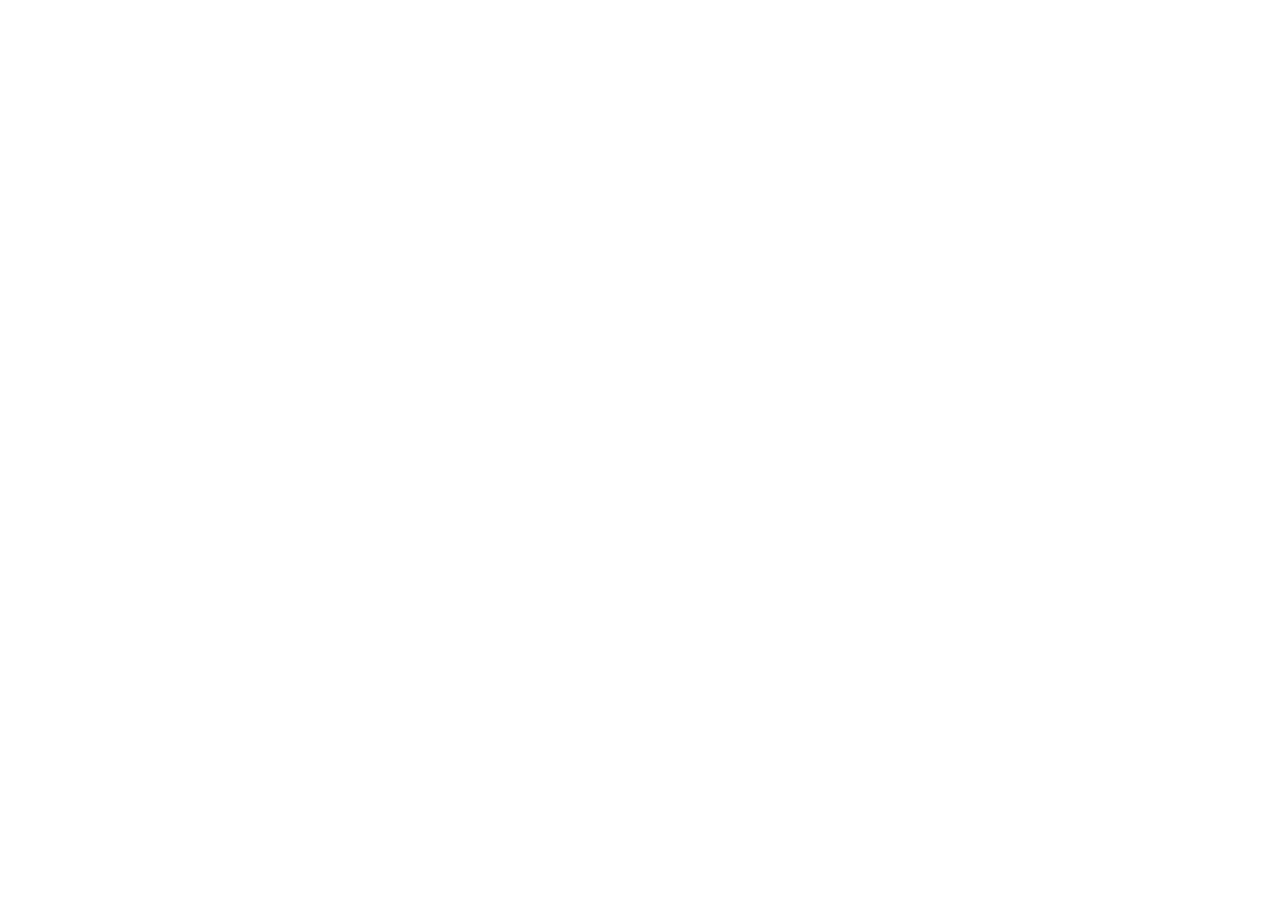
==== frontend/login.html @ d649f80c "Day 1: Project structure and HTML skeleton" ====
<!DOCTYPE html>
<html lang="en">
<head>
    <meta charset="UTF-8">
    <meta name="viewport" content="width=device-width, initial-scale=1.0">
    <title>LOGIN</title>
</head>
<body>
    
</body>
</html>
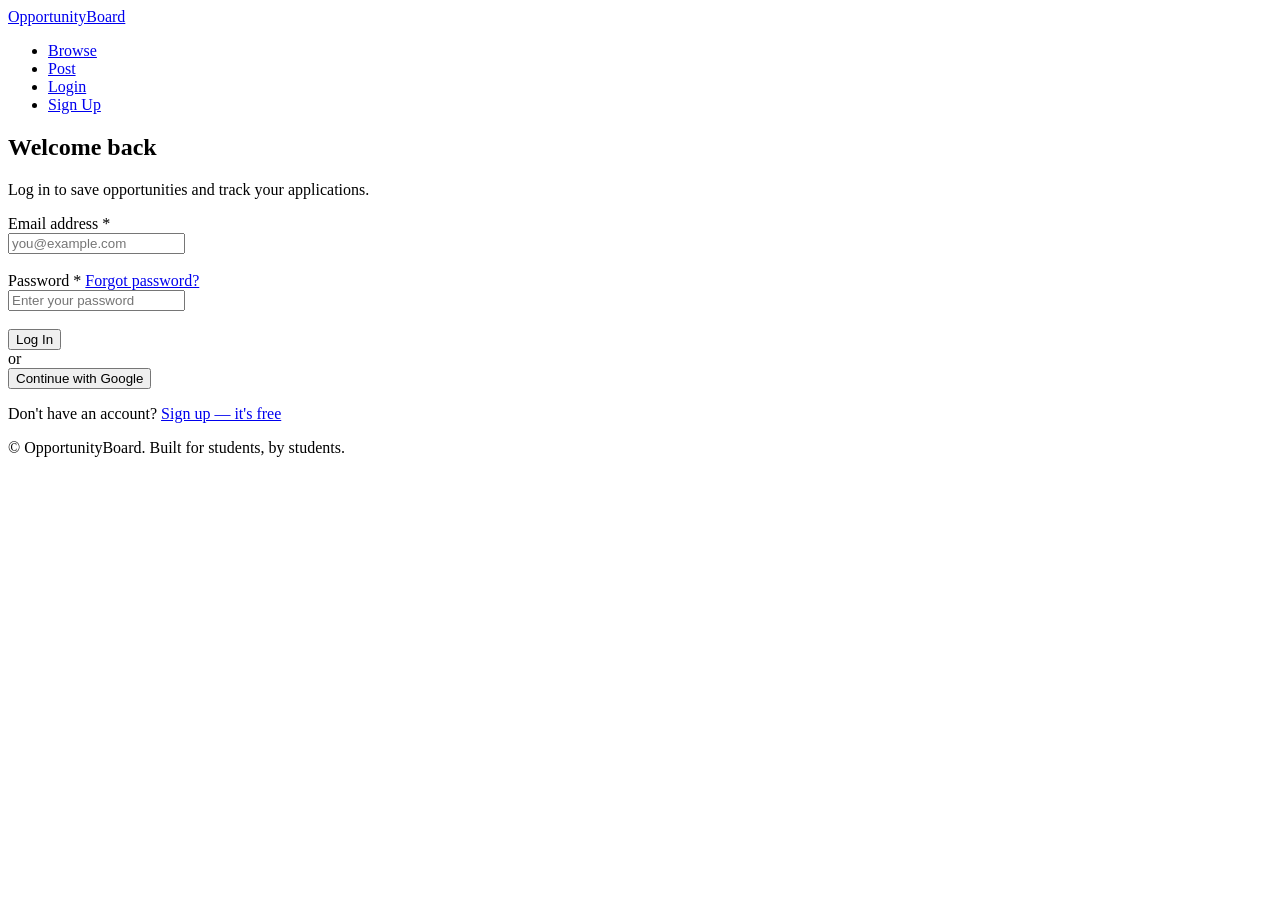
==== commit ac1f9ed7: "feat: complete HTML architecture for OpporTune (Browse, Details, Post, and Auth)" ====
--- a/frontend/login.html
+++ b/frontend/login.html
@@ -1,11 +1,101 @@
 <!DOCTYPE html>
 <html lang="en">
-<head>
-    <meta charset="UTF-8">
-    <meta name="viewport" content="width=device-width, initial-scale=1.0">
-    <title>LOGIN</title>
-</head>
-<body>
+  <head>
+    <meta charset="UTF-8" />
+    <meta name="viewport" content="width=device-width, initial-scale=1.0" />
+    <title>Log In | OpportunityBoard</title>
+    <link rel="stylesheet" href="styles.css" />
+  </head>
+  <body>
+
     
-</body>
+    <header>
+      <nav class="navbar">
+        <a href="index.html" class="nav-logo">OpportunityBoard</a>
+        <ul class="nav-links">
+          <li><a href="index.html">Browse</a></li>
+          <li><a href="post-opportunity.html">Post</a></li>
+          <li><a href="login.html" class="active">Login</a></li>
+          <li><a href="signup.html" class="btn-primary">Sign Up</a></li>
+        </ul>
+      </nav>
+    </header>
+
+    
+    <main class="page-wrapper auth-page">
+
+      <section class="auth-card">
+
+        <div class="auth-header">
+          <h1>Welcome back</h1>
+          <p>Log in to save opportunities and track your applications.</p>
+        </div>
+
+        <form class="auth-form" action="#" method="POST" novalidate>
+
+          
+          <div class="form-group">
+            <label for="login-email">Email address <span class="required">*</span></label>
+            <br>
+            <input
+              type="email"
+              id="login-email"
+              name="email"
+              placeholder="you@example.com"
+              autocomplete="email"
+              required
+            />
+            <br>
+          </div>
+           <br>
+          
+          <div class="form-group">
+            <label for="login-password">
+              Password <span class="required">*</span>
+              <a href="#" class="label-link">Forgot password?</a>
+            </label>
+            <br>
+            
+            <input
+              type="password"
+              id="login-password"
+              name="password"
+              placeholder="Enter your password"
+              autocomplete="current-password"
+              required
+            />
+            <br>
+             
+          </div>
+           <br>
+          <button type="submit" class="btn-primary btn-full">Log In</button>
+
+        </form>
+
+        
+        <div class="auth-divider">
+          <span>or</span>
+        </div>
+
+        
+        <button type="button" class="btn-oauth btn-full">
+          Continue with Google
+        </button>
+
+        
+        <p class="auth-switch">
+          Don't have an account?
+          <a href="signup.html">Sign up — it's free</a>
+        </p>
+
+      </section>
+
+    </main>
+
+    <!-- ===== FOOTER ===== -->
+    <footer class="site-footer">
+      <p>&copy;  OpportunityBoard. Built for students, by students.</p>
+    </footer>
+
+  </body>
 </html>
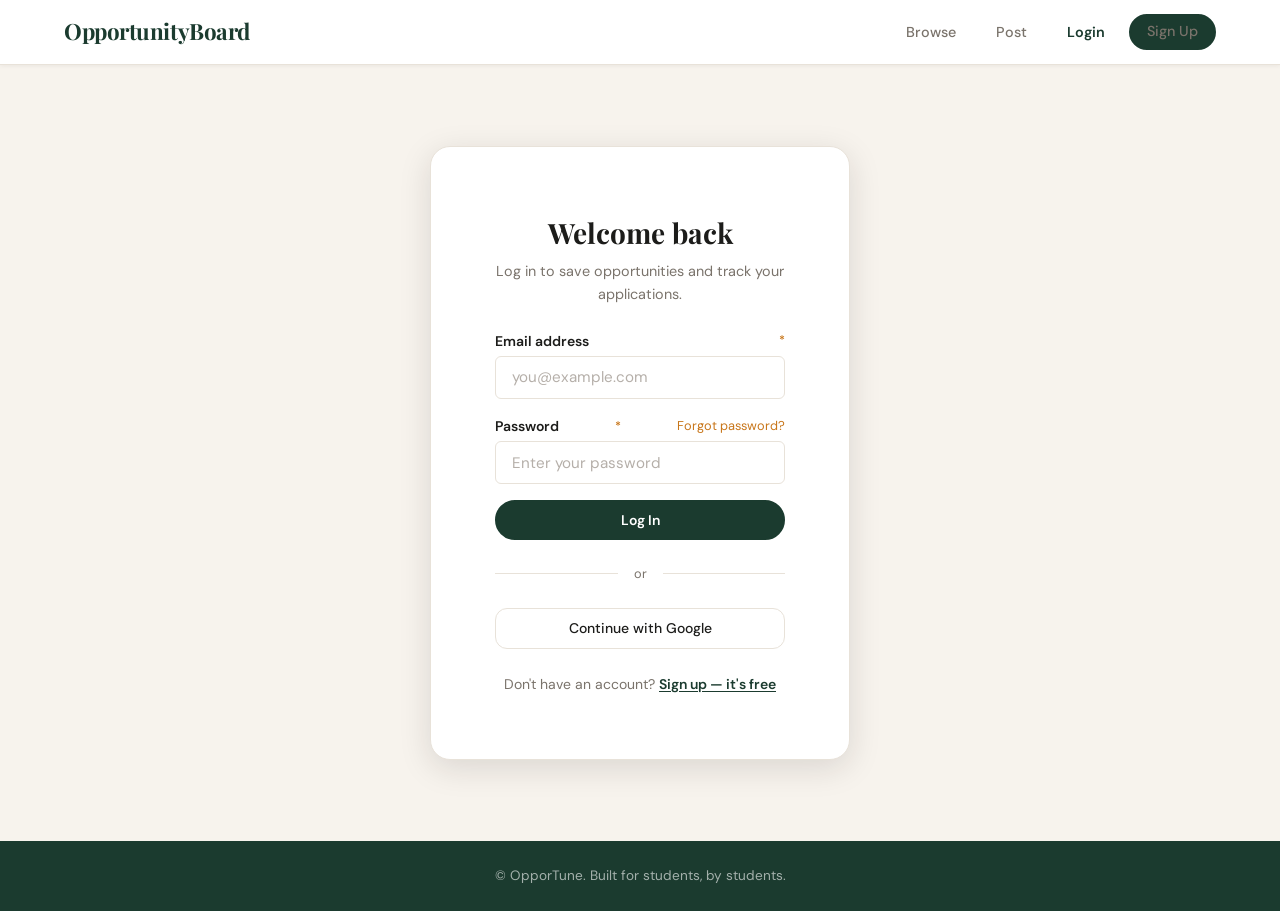
==== commit e8712698: "feat: add CSS styling with warm editorial theme" ====
--- a/frontend/login.html
+++ b/frontend/login.html
@@ -4,7 +4,7 @@
     <meta charset="UTF-8" />
     <meta name="viewport" content="width=device-width, initial-scale=1.0" />
     <title>Log In | OpportunityBoard</title>
-    <link rel="stylesheet" href="styles.css" />
+    <link rel="stylesheet" href="css/styles.css" />
   </head>
   <body>
 
@@ -36,7 +36,7 @@
           
           <div class="form-group">
             <label for="login-email">Email address <span class="required">*</span></label>
-            <br>
+            
             <input
               type="email"
               id="login-email"
@@ -45,16 +45,16 @@
               autocomplete="email"
               required
             />
-            <br>
+            
           </div>
-           <br>
+           
           
           <div class="form-group">
             <label for="login-password">
               Password <span class="required">*</span>
               <a href="#" class="label-link">Forgot password?</a>
             </label>
-            <br>
+            
             
             <input
               type="password"
@@ -64,10 +64,10 @@
               autocomplete="current-password"
               required
             />
-            <br>
+            
              
           </div>
-           <br>
+           
           <button type="submit" class="btn-primary btn-full">Log In</button>
 
         </form>
@@ -92,9 +92,9 @@
 
     </main>
 
-    <!-- ===== FOOTER ===== -->
+    
     <footer class="site-footer">
-      <p>&copy;  OpportunityBoard. Built for students, by students.</p>
+      <p>&copy;  OpporTune. Built for students, by students.</p>
     </footer>
 
   </body>
--- a/frontend/css/styles.css
+++ b/frontend/css/styles.css
@@ -0,0 +1,1265 @@
+/* ============================================================
+   OpporTune — styles.css
+   Theme: "Warm Editorial"
+   Palette: Deep Forest Green + Warm Amber + Parchment Cream
+   Fonts: Playfair Display (headings) + DM Sans (body)
+   ============================================================ */
+
+/* ── Google Fonts ─────────────────────────────────────────── */
+@import url('https://fonts.googleapis.com/css2?family=Playfair+Display:wght@600;700&family=DM+Sans:ital,opsz,wght@0,9..40,300;0,9..40,400;0,9..40,500;0,9..40,600;1,9..40,400&display=swap');
+
+
+/* ============================================================
+   1. DESIGN TOKENS (CSS Variables)
+   Change the theme from here — one place, entire site updates
+   ============================================================ */
+:root {
+  /* Colors */
+  --clr-bg:           #F7F3ED;   /* warm parchment background     */
+  --clr-surface:      #FFFFFF;   /* card / form surface           */
+  --clr-primary:      #1B3B2F;   /* deep forest green             */
+  --clr-primary-hover:#142D23;   /* darker green on hover         */
+  --clr-accent:       #C8761A;   /* warm amber                    */
+  --clr-accent-light: #FDF0DC;   /* light amber tint              */
+  --clr-text:         #1C1C1A;   /* near-black body text          */
+  --clr-text-muted:   #7A736B;   /* secondary / meta text         */
+  --clr-border:       #E8E2D9;   /* subtle warm border            */
+  --clr-danger:       #C0392B;   /* delete / error                */
+
+  /* Badge colors */
+  --badge-hack-bg:    #FDF0DC;
+  --badge-hack-text:  #8B4E0A;
+  --badge-intern-bg:  #E8F0EB;
+  --badge-intern-text:#1B3B2F;
+  --badge-event-bg:   #FBECE7;
+  --badge-event-text: #922B0E;
+
+  /* Typography */
+  --font-display: 'Playfair Display', Georgia, serif;
+  --font-body:    'DM Sans', system-ui, sans-serif;
+
+  /* Spacing */
+  --space-xs:  0.25rem;
+  --space-sm:  0.5rem;
+  --space-md:  1rem;
+  --space-lg:  1.5rem;
+  --space-xl:  2.5rem;
+  --space-2xl: 4rem;
+
+  /* Layout */
+  --max-width:   1200px;
+  --radius-sm:   6px;
+  --radius-md:   12px;
+  --radius-lg:   20px;
+  --radius-pill: 100px;
+
+  /* Shadows */
+  --shadow-sm: 0 1px 4px rgba(28, 24, 20, 0.06);
+  --shadow-md: 0 4px 16px rgba(28, 24, 20, 0.09);
+  --shadow-lg: 0 8px 32px rgba(28, 24, 20, 0.13);
+
+  /* Transitions */
+  --ease: cubic-bezier(0.4, 0, 0.2, 1);
+  --transition: 220ms var(--ease);
+}
+
+
+/* ============================================================
+   2. RESET & BASE
+   ============================================================ */
+*,
+*::before,
+*::after {
+  box-sizing: border-box;
+  margin: 0;
+  padding: 0;
+}
+
+html {
+  scroll-behavior: smooth;
+  -webkit-text-size-adjust: 100%;
+}
+
+body {
+  font-family: var(--font-body);
+  font-size: 1rem;
+  font-weight: 400;
+  line-height: 1.6;
+  color: var(--clr-text);
+  background-color: var(--clr-bg);
+  min-height: 100vh;
+  display: flex;
+  flex-direction: column;
+}
+
+main {
+  flex: 1;
+}
+
+img, svg {
+  display: block;
+  max-width: 100%;
+}
+
+a {
+  color: inherit;
+  text-decoration: none;
+}
+
+ul {
+  list-style: none;
+}
+
+button {
+  font-family: var(--font-body);
+  cursor: pointer;
+  border: none;
+  background: none;
+}
+
+input,
+textarea,
+select {
+  font-family: var(--font-body);
+  font-size: 0.95rem;
+}
+
+
+/* ============================================================
+   3. LAYOUT HELPERS
+   ============================================================ */
+.page-wrapper {
+  max-width: var(--max-width);
+  margin: 0 auto;
+  padding: var(--space-xl) var(--space-lg);
+}
+
+.container {
+  max-width: var(--max-width);
+  margin: 0 auto;
+  padding: 0 var(--space-lg);
+}
+
+
+/* ============================================================
+   4. NAVBAR
+   ============================================================ */
+header {
+  position: sticky;
+  top: 0;
+  z-index: 100;
+  background-color: var(--clr-surface);
+  border-bottom: 1px solid var(--clr-border);
+  box-shadow: var(--shadow-sm);
+}
+
+.navbar {
+  max-width: var(--max-width);
+  margin: 0 auto;
+  padding: 0 var(--space-lg);
+  height: 64px;
+  display: flex;
+  align-items: center;
+  justify-content: space-between;
+  gap: var(--space-lg);
+}
+
+.nav-logo {
+  font-family: var(--font-display);
+  font-size: 1.4rem;
+  font-weight: 700;
+  color: var(--clr-primary);
+  letter-spacing: -0.02em;
+  flex-shrink: 0;
+  transition: opacity var(--transition);
+}
+
+.nav-logo:hover {
+  opacity: 0.8;
+}
+
+.nav-links {
+  display: flex;
+  align-items: center;
+  gap: var(--space-sm);
+}
+
+.nav-links a {
+  font-size: 0.9rem;
+  font-weight: 500;
+  color: var(--clr-text-muted);
+  padding: var(--space-xs) var(--space-md);
+  border-radius: var(--radius-pill);
+  transition: color var(--transition), background-color var(--transition);
+}
+
+.nav-links a:hover {
+  color: var(--clr-text);
+  background-color: var(--clr-bg);
+}
+
+.nav-links a.active {
+  color: var(--clr-primary);
+  font-weight: 600;
+}
+
+
+/* ============================================================
+   5. BUTTONS
+   ============================================================ */
+
+/* Primary — filled forest green */
+.btn-primary {
+  display: inline-flex;
+  align-items: center;
+  justify-content: center;
+  gap: var(--space-xs);
+  padding: 0.55rem var(--space-lg);
+  font-size: 0.875rem;
+  font-weight: 600;
+  color: #FFFFFF;
+  background-color: var(--clr-primary);
+  border: 2px solid var(--clr-primary);
+  border-radius: var(--radius-pill);
+  transition: background-color var(--transition), border-color var(--transition), transform var(--transition), box-shadow var(--transition);
+}
+
+.btn-primary:hover {
+  background-color: var(--clr-primary-hover);
+  border-color: var(--clr-primary-hover);
+  box-shadow: var(--shadow-md);
+  transform: translateY(-1px);
+}
+
+/* Outline — transparent w/ green border */
+.btn-outline {
+  display: inline-flex;
+  align-items: center;
+  justify-content: center;
+  padding: 0.45rem var(--space-md);
+  font-size: 0.825rem;
+  font-weight: 600;
+  color: var(--clr-primary);
+  background-color: transparent;
+  border: 1.5px solid var(--clr-primary);
+  border-radius: var(--radius-pill);
+  transition: background-color var(--transition), color var(--transition), transform var(--transition);
+}
+
+.btn-outline:hover {
+  background-color: var(--clr-primary);
+  color: #FFFFFF;
+  transform: translateY(-1px);
+}
+
+/* Secondary — soft bordered */
+.btn-secondary {
+  display: inline-flex;
+  align-items: center;
+  justify-content: center;
+  padding: 0.55rem var(--space-lg);
+  font-size: 0.875rem;
+  font-weight: 500;
+  color: var(--clr-text-muted);
+  background-color: transparent;
+  border: 1.5px solid var(--clr-border);
+  border-radius: var(--radius-pill);
+  transition: border-color var(--transition), color var(--transition), background-color var(--transition);
+}
+
+.btn-secondary:hover {
+  border-color: var(--clr-text-muted);
+  color: var(--clr-text);
+  background-color: var(--clr-bg);
+}
+
+/* Full-width modifier */
+.btn-full {
+  width: 100%;
+}
+
+/* Icon button */
+.btn-icon {
+  display: inline-flex;
+  align-items: center;
+  justify-content: center;
+  width: 36px;
+  height: 36px;
+  font-size: 1rem;
+  border-radius: var(--radius-sm);
+  border: 1.5px solid var(--clr-border);
+  background-color: transparent;
+  transition: border-color var(--transition), background-color var(--transition);
+}
+
+.btn-icon:hover {
+  background-color: var(--clr-bg);
+  border-color: var(--clr-text-muted);
+}
+
+.btn-icon--danger:hover {
+  background-color: #FDECEB;
+  border-color: var(--clr-danger);
+}
+
+/* OAuth button */
+.btn-oauth {
+  display: inline-flex;
+  align-items: center;
+  justify-content: center;
+  gap: var(--space-sm);
+  padding: 0.65rem var(--space-lg);
+  font-size: 0.875rem;
+  font-weight: 500;
+  color: var(--clr-text);
+  background-color: var(--clr-surface);
+  border: 1.5px solid var(--clr-border);
+  border-radius: var(--radius-md);
+  width: 100%;
+  transition: border-color var(--transition), box-shadow var(--transition);
+}
+
+.btn-oauth:hover {
+  border-color: var(--clr-text-muted);
+  box-shadow: var(--shadow-sm);
+}
+
+/* Apply Now — large CTA on details page */
+.btn-apply {
+  display: block;
+  text-align: center;
+  padding: var(--space-md) var(--space-lg);
+  font-size: 1rem;
+  font-weight: 700;
+  color: #FFFFFF;
+  background-color: var(--clr-accent);
+  border-radius: var(--radius-md);
+  letter-spacing: 0.01em;
+  transition: background-color var(--transition), transform var(--transition), box-shadow var(--transition);
+}
+
+.btn-apply:hover {
+  background-color: #a85f10;
+  transform: translateY(-2px);
+  box-shadow: 0 6px 20px rgba(200, 118, 26, 0.35);
+}
+
+
+/* ============================================================
+   6. BADGES
+   ============================================================ */
+.badge {
+  display: inline-block;
+  padding: 0.2rem 0.65rem;
+  font-size: 0.72rem;
+  font-weight: 600;
+  letter-spacing: 0.04em;
+  text-transform: uppercase;
+  border-radius: var(--radius-pill);
+}
+
+.badge--hackathon {
+  background-color: var(--badge-hack-bg);
+  color: var(--badge-hack-text);
+}
+
+.badge--internship {
+  background-color: var(--badge-intern-bg);
+  color: var(--badge-intern-text);
+}
+
+.badge--event {
+  background-color: var(--badge-event-bg);
+  color: var(--badge-event-text);
+}
+
+
+/* ============================================================
+   7. HERO SECTION (index.html + saved.html)
+   ============================================================ */
+.hero {
+  background-color: var(--clr-primary);
+  color: #FFFFFF;
+  text-align: center;
+  padding: var(--space-2xl) var(--space-lg);
+  position: relative;
+  overflow: hidden;
+}
+
+/* Decorative circles for depth */
+.hero::before,
+.hero::after {
+  content: '';
+  position: absolute;
+  border-radius: 50%;
+  background-color: rgba(255, 255, 255, 0.04);
+}
+
+.hero::before {
+  width: 500px;
+  height: 500px;
+  top: -200px;
+  right: -100px;
+}
+
+.hero::after {
+  width: 300px;
+  height: 300px;
+  bottom: -120px;
+  left: -60px;
+}
+
+.hero h1 {
+  font-family: var(--font-display);
+  font-size: clamp(2rem, 5vw, 3.25rem);
+  font-weight: 700;
+  line-height: 1.15;
+  letter-spacing: -0.02em;
+  margin-bottom: var(--space-md);
+  position: relative;
+}
+
+.hero-subtitle {
+  font-size: 1.05rem;
+  font-weight: 300;
+  color: rgba(255, 255, 255, 0.75);
+  max-width: 480px;
+  margin: 0 auto;
+  position: relative;
+}
+
+/* Page hero — smaller, for saved.html */
+.page-hero {
+  background-color: var(--clr-primary);
+  color: #FFFFFF;
+  padding: var(--space-xl) var(--space-lg);
+  text-align: center;
+}
+
+.page-hero h1 {
+  font-family: var(--font-display);
+  font-size: clamp(1.6rem, 3vw, 2.25rem);
+  font-weight: 700;
+  margin-bottom: var(--space-sm);
+}
+
+.page-hero .hero-subtitle {
+  font-size: 0.95rem;
+  color: rgba(255, 255, 255, 0.7);
+}
+
+
+/* ============================================================
+   8. FILTER BUTTONS (index.html)
+   ============================================================ */
+.filters {
+  display: flex;
+  align-items: center;
+  gap: var(--space-sm);
+  max-width: var(--max-width);
+  margin: 0 auto;
+  padding: var(--space-lg) var(--space-lg) 0;
+  flex-wrap: wrap;
+}
+
+.filter-btn {
+  padding: 0.45rem var(--space-lg);
+  font-size: 0.875rem;
+  font-weight: 500;
+  color: var(--clr-text-muted);
+  background-color: var(--clr-surface);
+  border: 1.5px solid var(--clr-border);
+  border-radius: var(--radius-pill);
+  transition: all var(--transition);
+}
+
+.filter-btn:hover {
+  border-color: var(--clr-primary);
+  color: var(--clr-primary);
+}
+
+.filter-btn--active {
+  background-color: var(--clr-primary);
+  border-color: var(--clr-primary);
+  color: #FFFFFF;
+  font-weight: 600;
+}
+
+
+/* ============================================================
+   9. LISTINGS GRID + OPPORTUNITY CARDS (index.html)
+   ============================================================ */
+.listings-grid {
+  display: grid;
+  grid-template-columns: repeat(auto-fill, minmax(300px, 1fr));
+  gap: var(--space-lg);
+  max-width: var(--max-width);
+  margin: 0 auto;
+  padding: var(--space-lg);
+}
+
+.opportunity-card {
+  background-color: var(--clr-surface);
+  border: 1px solid var(--clr-border);
+  border-radius: var(--radius-md);
+  padding: var(--space-lg);
+  display: flex;
+  flex-direction: column;
+  gap: var(--space-md);
+  box-shadow: var(--shadow-sm);
+  transition: transform var(--transition), box-shadow var(--transition), border-color var(--transition);
+}
+
+.opportunity-card:hover {
+  transform: translateY(-4px);
+  box-shadow: var(--shadow-lg);
+  border-color: transparent;
+}
+
+/* Card Header — badge + date */
+.card-header {
+  display: flex;
+  align-items: center;
+  justify-content: space-between;
+}
+
+.card-date {
+  font-size: 0.78rem;
+  font-weight: 500;
+  color: var(--clr-text-muted);
+}
+
+/* Card Body */
+.card-body {
+  flex: 1;
+  display: flex;
+  flex-direction: column;
+  gap: var(--space-sm);
+}
+
+.card-title {
+  font-family: var(--font-display);
+  font-size: 1.1rem;
+  font-weight: 600;
+  line-height: 1.3;
+  color: var(--clr-text);
+  letter-spacing: -0.01em;
+}
+
+.card-description {
+  font-size: 0.875rem;
+  color: var(--clr-text-muted);
+  line-height: 1.6;
+  display: -webkit-box;
+  -webkit-line-clamp: 3;
+  -webkit-box-orient: vertical;
+  overflow: hidden;
+}
+
+/* Card Footer — location + button */
+.card-footer {
+  display: flex;
+  align-items: center;
+  justify-content: space-between;
+  gap: var(--space-sm);
+  padding-top: var(--space-sm);
+  border-top: 1px solid var(--clr-border);
+}
+
+.card-meta {
+  font-size: 0.8rem;
+  color: var(--clr-text-muted);
+  font-weight: 400;
+}
+
+.card-actions {
+  display: flex;
+  align-items: center;
+  gap: var(--space-sm);
+}
+
+
+/* ============================================================
+   10. OPPORTUNITY DETAILS PAGE
+   ============================================================ */
+
+/* Breadcrumb */
+.breadcrumb {
+  display: flex;
+  align-items: center;
+  gap: var(--space-xs);
+  font-size: 0.85rem;
+  color: var(--clr-text-muted);
+  margin-bottom: var(--space-xl);
+}
+
+.breadcrumb a {
+  color: var(--clr-text-muted);
+  transition: color var(--transition);
+}
+
+.breadcrumb a:hover {
+  color: var(--clr-primary);
+}
+
+.breadcrumb-sep {
+  color: var(--clr-border);
+}
+
+.breadcrumb-current {
+  color: var(--clr-text);
+  font-weight: 500;
+}
+
+/* Two-column layout */
+.details-layout {
+  display: grid;
+  grid-template-columns: 1fr 320px;
+  gap: var(--space-2xl);
+  align-items: start;
+}
+
+/* Main content column */
+.details-main {
+  display: flex;
+  flex-direction: column;
+  gap: var(--space-lg);
+}
+
+.details-title {
+  font-family: var(--font-display);
+  font-size: clamp(1.75rem, 3vw, 2.5rem);
+  font-weight: 700;
+  line-height: 1.2;
+  letter-spacing: -0.02em;
+  color: var(--clr-text);
+}
+
+.details-meta {
+  display: flex;
+  align-items: center;
+  flex-wrap: wrap;
+  gap: var(--space-sm);
+  font-size: 0.85rem;
+  color: var(--clr-text-muted);
+}
+
+.meta-sep {
+  color: var(--clr-border);
+}
+
+.details-description h2 {
+  font-family: var(--font-display);
+  font-size: 1.25rem;
+  font-weight: 600;
+  color: var(--clr-text);
+  margin-bottom: var(--space-md);
+  padding-bottom: var(--space-sm);
+  border-bottom: 2px solid var(--clr-accent-light);
+}
+
+.details-description p {
+  font-size: 0.95rem;
+  color: var(--clr-text);
+  line-height: 1.8;
+  margin-bottom: var(--space-md);
+}
+
+.details-description p:last-child {
+  margin-bottom: 0;
+}
+
+/* Sidebar */
+.details-sidebar {
+  position: sticky;
+  top: 84px;
+  display: flex;
+  flex-direction: column;
+  gap: var(--space-md);
+}
+
+.quick-info-card {
+  background-color: var(--clr-surface);
+  border: 1px solid var(--clr-border);
+  border-radius: var(--radius-md);
+  padding: var(--space-lg);
+  box-shadow: var(--shadow-sm);
+}
+
+.quick-info-card h3 {
+  font-family: var(--font-display);
+  font-size: 1rem;
+  font-weight: 600;
+  color: var(--clr-text);
+  margin-bottom: var(--space-md);
+  padding-bottom: var(--space-sm);
+  border-bottom: 1px solid var(--clr-border);
+}
+
+.quick-info-list {
+  display: flex;
+  flex-direction: column;
+  gap: var(--space-md);
+}
+
+.quick-info-item {
+  display: flex;
+  flex-direction: column;
+  gap: 2px;
+}
+
+.info-label {
+  font-size: 0.75rem;
+  font-weight: 600;
+  color: var(--clr-text-muted);
+  text-transform: uppercase;
+  letter-spacing: 0.04em;
+}
+
+.info-value {
+  font-size: 0.9rem;
+  font-weight: 500;
+  color: var(--clr-text);
+}
+
+.sidebar-actions {
+  display: flex;
+  gap: var(--space-sm);
+}
+
+.sidebar-actions .btn-secondary {
+  flex: 1;
+}
+
+
+/* ============================================================
+   11. SAVED PAGE (Tabs + Drafts)
+   ============================================================ */
+.saved-page {
+  display: flex;
+  flex-direction: column;
+  gap: var(--space-xl);
+}
+
+/* Tabs */
+.tabs {
+  display: flex;
+  gap: var(--space-sm);
+  border-bottom: 2px solid var(--clr-border);
+  max-width: var(--max-width);
+  margin: 0 auto;
+  padding: 0 var(--space-lg);
+  width: 100%;
+}
+
+.tab-btn {
+  display: flex;
+  align-items: center;
+  gap: var(--space-sm);
+  padding: var(--space-sm) var(--space-lg);
+  font-size: 0.9rem;
+  font-weight: 500;
+  color: var(--clr-text-muted);
+  border-bottom: 2px solid transparent;
+  margin-bottom: -2px;
+  transition: color var(--transition), border-color var(--transition);
+}
+
+.tab-btn:hover {
+  color: var(--clr-text);
+}
+
+.tab-btn--active {
+  color: var(--clr-primary);
+  font-weight: 600;
+  border-bottom-color: var(--clr-primary);
+}
+
+.tab-count {
+  display: inline-flex;
+  align-items: center;
+  justify-content: center;
+  min-width: 20px;
+  height: 20px;
+  padding: 0 6px;
+  font-size: 0.7rem;
+  font-weight: 700;
+  background-color: var(--clr-accent-light);
+  color: var(--clr-accent);
+  border-radius: var(--radius-pill);
+}
+
+/* Tab panels */
+.tab-panel {
+  width: 100%;
+}
+
+.tab-panel--hidden {
+  display: none;
+}
+
+/* Draft cards */
+.drafts-list {
+  display: flex;
+  flex-direction: column;
+  gap: var(--space-md);
+  max-width: var(--max-width);
+  margin: 0 auto;
+  width: 100%;
+}
+
+.draft-card {
+  background-color: var(--clr-surface);
+  border: 1px solid var(--clr-border);
+  border-radius: var(--radius-md);
+  padding: var(--space-lg);
+  display: flex;
+  align-items: center;
+  justify-content: space-between;
+  gap: var(--space-xl);
+  box-shadow: var(--shadow-sm);
+  transition: box-shadow var(--transition);
+}
+
+.draft-card:hover {
+  box-shadow: var(--shadow-md);
+}
+
+.draft-card-left {
+  display: flex;
+  align-items: center;
+  gap: var(--space-md);
+  flex: 1;
+  min-width: 0;
+}
+
+.draft-info {
+  min-width: 0;
+}
+
+.draft-title {
+  font-size: 1rem;
+  font-weight: 600;
+  color: var(--clr-text);
+  white-space: nowrap;
+  overflow: hidden;
+  text-overflow: ellipsis;
+}
+
+.draft-meta {
+  font-size: 0.8rem;
+  color: var(--clr-text-muted);
+  margin-top: 2px;
+}
+
+.draft-card-right {
+  display: flex;
+  flex-direction: column;
+  align-items: flex-end;
+  gap: var(--space-sm);
+  flex-shrink: 0;
+}
+
+/* Progress bar */
+.draft-progress {
+  display: flex;
+  flex-direction: column;
+  align-items: flex-end;
+  gap: 4px;
+  min-width: 160px;
+}
+
+.progress-label {
+  font-size: 0.75rem;
+  color: var(--clr-text-muted);
+}
+
+.progress-bar {
+  width: 160px;
+  height: 6px;
+  background-color: var(--clr-border);
+  border-radius: var(--radius-pill);
+  overflow: hidden;
+}
+
+.progress-fill {
+  height: 100%;
+  background-color: var(--clr-accent);
+  border-radius: var(--radius-pill);
+  transition: width 600ms var(--ease);
+}
+
+.draft-actions {
+  display: flex;
+  align-items: center;
+  gap: var(--space-sm);
+}
+
+/* Empty state */
+.empty-state {
+  display: flex;
+  flex-direction: column;
+  align-items: center;
+  justify-content: center;
+  gap: var(--space-md);
+  padding: var(--space-2xl) var(--space-lg);
+  text-align: center;
+}
+
+.empty-icon {
+  font-size: 3rem;
+}
+
+.empty-state h2 {
+  font-family: var(--font-display);
+  font-size: 1.5rem;
+  color: var(--clr-text);
+}
+
+.empty-state p {
+  font-size: 0.95rem;
+  color: var(--clr-text-muted);
+  max-width: 340px;
+}
+
+
+/* ============================================================
+   12. FORMS (post-opportunity.html)
+   ============================================================ */
+.form-section {
+  max-width: 720px;
+  margin: 0 auto;
+}
+
+.form-header {
+  margin-bottom: var(--space-xl);
+}
+
+.form-header h1 {
+  font-family: var(--font-display);
+  font-size: clamp(1.75rem, 3vw, 2.25rem);
+  font-weight: 700;
+  color: var(--clr-text);
+  letter-spacing: -0.02em;
+  margin-bottom: var(--space-sm);
+}
+
+.form-subtitle {
+  font-size: 0.95rem;
+  color: var(--clr-text-muted);
+  line-height: 1.6;
+}
+
+.opportunity-form {
+  display: flex;
+  flex-direction: column;
+  gap: var(--space-lg);
+}
+
+.form-group {
+  display: flex;
+  flex-direction: column;
+  gap: var(--space-xs);
+}
+
+.form-group label {
+  font-size: 0.875rem;
+  font-weight: 600;
+  color: var(--clr-text);
+  display: flex;
+  align-items: center;
+  justify-content: space-between;
+}
+
+.form-group input,
+.form-group textarea,
+.form-group select {
+  width: 100%;
+  padding: 0.65rem var(--space-md);
+  font-size: 0.95rem;
+  color: var(--clr-text);
+  background-color: var(--clr-surface);
+  border: 1.5px solid var(--clr-border);
+  border-radius: var(--radius-sm);
+  outline: none;
+  transition: border-color var(--transition), box-shadow var(--transition);
+  appearance: none;
+  -webkit-appearance: none;
+}
+
+.form-group input::placeholder,
+.form-group textarea::placeholder {
+  color: #B5AFA9;
+}
+
+.form-group input:focus,
+.form-group textarea:focus,
+.form-group select:focus {
+  border-color: var(--clr-primary);
+  box-shadow: 0 0 0 3px rgba(27, 59, 47, 0.1);
+}
+
+.form-group textarea {
+  resize: vertical;
+  min-height: 140px;
+}
+
+/* Custom select arrow */
+.form-group select {
+  background-image: url("data:image/svg+xml,%3Csvg xmlns='http://www.w3.org/2000/svg' width='12' height='8' viewBox='0 0 12 8'%3E%3Cpath d='M1 1l5 5 5-5' stroke='%237A736B' stroke-width='1.5' fill='none' stroke-linecap='round'/%3E%3C/svg%3E");
+  background-repeat: no-repeat;
+  background-position: right var(--space-md) center;
+  padding-right: 2.5rem;
+  cursor: pointer;
+}
+
+/* Two-column row */
+.form-row {
+  display: grid;
+  grid-template-columns: 1fr 1fr;
+  gap: var(--space-lg);
+}
+
+/* Required star */
+.required {
+  color: var(--clr-accent);
+  font-size: 0.85em;
+}
+
+/* Checkbox group */
+.form-group--checkbox {
+  flex-direction: row;
+  align-items: flex-start;
+  gap: var(--space-sm);
+}
+
+.form-group--checkbox input[type="checkbox"] {
+  width: 18px;
+  height: 18px;
+  margin-top: 2px;
+  flex-shrink: 0;
+  accent-color: var(--clr-primary);
+}
+
+.form-group--checkbox label {
+  font-size: 0.875rem;
+  font-weight: 400;
+  color: var(--clr-text-muted);
+}
+
+.form-group--checkbox label a {
+  color: var(--clr-primary);
+  font-weight: 500;
+  text-decoration: underline;
+  text-underline-offset: 2px;
+}
+
+/* Form actions row */
+.form-actions {
+  display: flex;
+  align-items: center;
+  justify-content: flex-end;
+  gap: var(--space-md);
+  padding-top: var(--space-sm);
+  border-top: 1px solid var(--clr-border);
+  margin-top: var(--space-sm);
+}
+
+
+/* ============================================================
+   13. AUTH PAGES (login.html + signup.html)
+   ============================================================ */
+.auth-page {
+  display: flex;
+  align-items: center;
+  justify-content: center;
+  min-height: calc(100vh - 64px - 60px);
+  padding: var(--space-xl) var(--space-lg);
+}
+
+.auth-card {
+  background-color: var(--clr-surface);
+  border: 1px solid var(--clr-border);
+  border-radius: var(--radius-lg);
+  padding: var(--space-2xl);
+  width: 100%;
+  max-width: 420px;
+  box-shadow: var(--shadow-lg);
+  display: flex;
+  flex-direction: column;
+  gap: var(--space-lg);
+}
+
+.auth-header {
+  text-align: center;
+}
+
+.auth-header h1 {
+  font-family: var(--font-display);
+  font-size: 1.75rem;
+  font-weight: 700;
+  color: var(--clr-text);
+  margin-bottom: var(--space-xs);
+}
+
+.auth-header p {
+  font-size: 0.9rem;
+  color: var(--clr-text-muted);
+}
+
+.auth-form {
+  display: flex;
+  flex-direction: column;
+  gap: var(--space-md);
+}
+
+/* Forgot password link inside label */
+.label-link {
+  font-size: 0.8rem;
+  font-weight: 400;
+  color: var(--clr-accent);
+  transition: opacity var(--transition);
+}
+
+.label-link:hover {
+  opacity: 0.75;
+  text-decoration: underline;
+}
+
+/* Divider */
+.auth-divider {
+  display: flex;
+  align-items: center;
+  gap: var(--space-md);
+  color: var(--clr-text-muted);
+  font-size: 0.8rem;
+}
+
+.auth-divider::before,
+.auth-divider::after {
+  content: '';
+  flex: 1;
+  height: 1px;
+  background-color: var(--clr-border);
+}
+
+/* Switch link */
+.auth-switch {
+  text-align: center;
+  font-size: 0.875rem;
+  color: var(--clr-text-muted);
+}
+
+.auth-switch a {
+  color: var(--clr-primary);
+  font-weight: 600;
+  text-decoration: underline;
+  text-underline-offset: 2px;
+  transition: opacity var(--transition);
+}
+
+.auth-switch a:hover {
+  opacity: 0.75;
+}
+
+
+/* ============================================================
+   14. FOOTER
+   ============================================================ */
+.site-footer {
+  background-color: var(--clr-primary);
+  color: rgba(255, 255, 255, 0.6);
+  text-align: center;
+  padding: var(--space-lg);
+  font-size: 0.85rem;
+  margin-top: auto;
+}
+
+
+/* ============================================================
+   15. RESPONSIVE — Mobile & Tablet
+   ============================================================ */
+
+/* Tablet */
+@media (max-width: 900px) {
+  .details-layout {
+    grid-template-columns: 1fr;
+  }
+
+  .details-sidebar {
+    position: static;
+  }
+
+  .form-row {
+    grid-template-columns: 1fr;
+  }
+}
+
+/* Mobile */
+@media (max-width: 600px) {
+  .navbar {
+    padding: 0 var(--space-md);
+  }
+
+  .nav-links {
+    gap: 0;
+  }
+
+  .nav-links a {
+    padding: var(--space-xs) var(--space-sm);
+    font-size: 0.8rem;
+  }
+
+  .hero {
+    padding: var(--space-xl) var(--space-md);
+  }
+
+  .listings-grid {
+    grid-template-columns: 1fr;
+    padding: var(--space-md);
+  }
+
+  .filters {
+    padding: var(--space-md) var(--space-md) 0;
+  }
+
+  .page-wrapper {
+    padding: var(--space-lg) var(--space-md);
+  }
+
+  .auth-card {
+    padding: var(--space-xl) var(--space-lg);
+  }
+
+  .draft-card {
+    flex-direction: column;
+    align-items: flex-start;
+  }
+
+  .draft-card-right {
+    align-items: flex-start;
+    width: 100%;
+  }
+
+  .draft-progress {
+    align-items: flex-start;
+    width: 100%;
+  }
+
+  .progress-bar {
+    width: 100%;
+  }
+
+  .form-actions {
+    flex-direction: column-reverse;
+  }
+
+  .form-actions .btn-secondary,
+  .form-actions .btn-primary {
+    width: 100%;
+  }
+
+  .tabs {
+    padding: 0 var(--space-md);
+  }
+}
